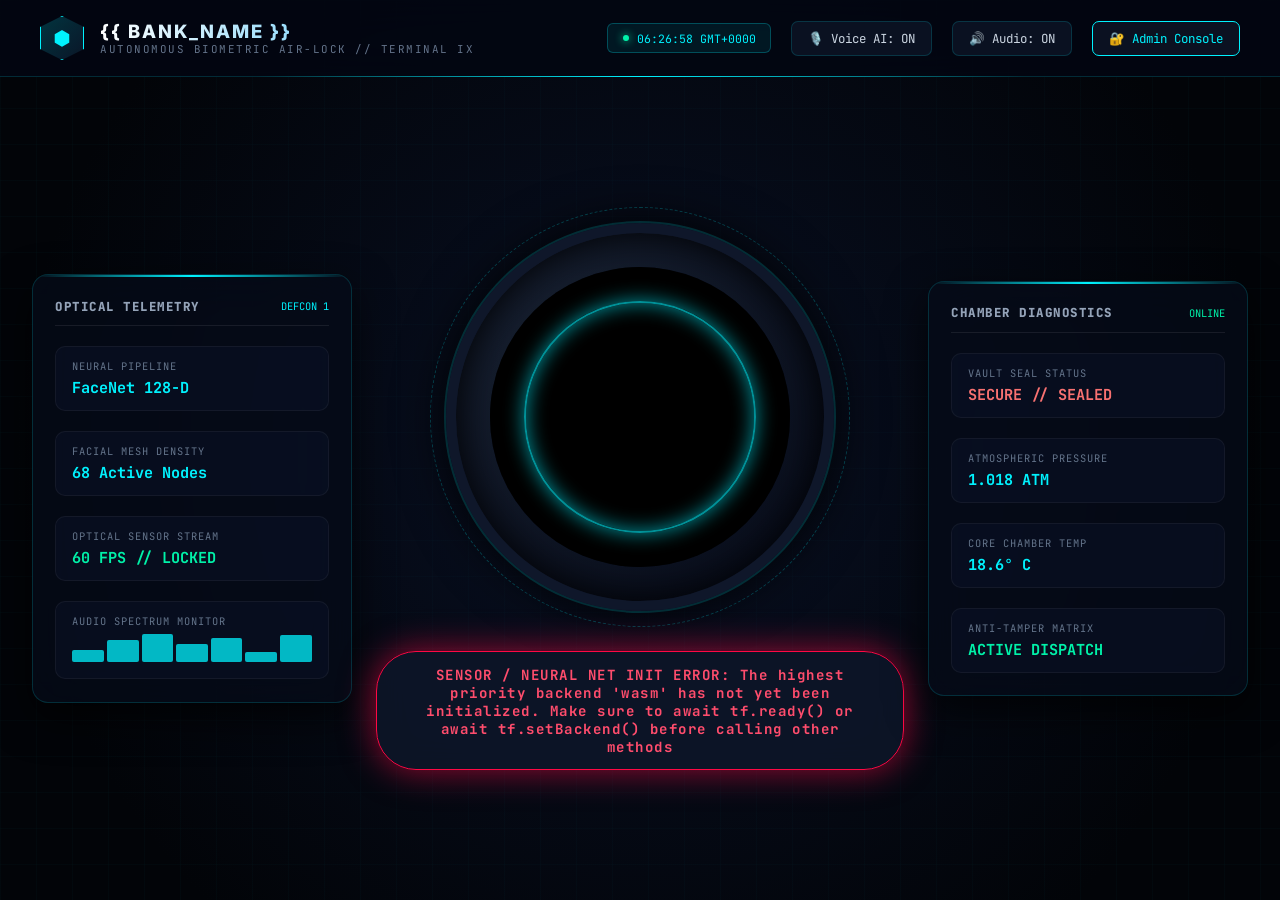
==== templates/index.html @ a1a00642 "feat: Initial release of Antra Biometric & Passcode Security System" ====
<!DOCTYPE html>
<html lang="en">
<head>
  <meta charset="UTF-8">
  <meta name="viewport" content="width=device-width, initial-scale=1.0">
  <title>Antra Security System - Biometric Air-Lock</title>
  <link rel="preconnect" href="https://fonts.googleapis.com">
  <link rel="preconnect" href="https://fonts.gstatic.com" crossorigin>
  <link href="https://fonts.googleapis.com/css2?family=Inter:wght@400;500;600;700;800&family=JetBrains+Mono:wght@500;700;800&display=swap" rel="stylesheet">
  <link rel="stylesheet" href="/static/css/style.css">
  <script src="/static/js/face-api.min.js"></script>
</head>
<body>

  <!-- Screen Perimeter Emergency Alert Flash -->
  <div id="perimeterStrobe" class="perimeter-strobe"></div>

  <!-- Intruder Alert Toast -->
  <div id="intruderBanner" class="intruder-alert-toast">
    <img id="intruderPreviewImg" class="intruder-thumb" src="" alt="Intruder Snapshot">
    <div style="flex: 1;">
      <div id="intruderBannerText" style="font-size: 0.92rem; line-height: 1.45;">
        <strong>CRITICAL SECURITY BREACH:</strong> Unregistered Person Intercepted!
      </div>
    </div>
  </div>

  <!-- Top Cinematic Header -->
  <header class="terminal-header">
    <div class="brand-block">
      <div class="brand-hexagon">⬢</div>
      <div>
        <div class="brand-title">{{ bank_name }}</div>
        <div class="brand-sub">AUTONOMOUS BIOMETRIC AIR-LOCK // TERMINAL IX</div>
      </div>
    </div>

    <div class="header-telemetry">
      <div class="status-pill">
        <span class="pulse-dot"></span>
        <span id="liveClock">00:00:00 UTC</span>
      </div>
      <button class="ctrl-btn" onclick="toggleVoiceAI()" id="voiceBtn">
        🎙️ Voice AI: ON
      </button>
      <button class="ctrl-btn" onclick="toggleAudioMute()" id="muteBtn">
        🔊 Audio: ON
      </button>
      <a href="/admin" class="ctrl-btn" style="border-color: var(--cyan-bright); color: var(--cyan-bright);">
        🔐 Admin Console
      </a>
    </div>
  </header>

  <!-- Central Stage -->
  <main class="vault-stage">

    <!-- Left Wing: Real-Time Cyber Telemetry -->
    <aside class="hud-wing">
      <div class="wing-header">
        <span class="wing-title">Optical Telemetry</span>
        <span style="font-size: 0.65rem; color: var(--cyan-bright); font-family: var(--font-mono);">DEFCON 1</span>
      </div>

      <div class="telemetry-cell">
        <div class="cell-caption">Neural Pipeline</div>
        <div class="cell-value">FaceNet 128-D</div>
      </div>

      <div class="telemetry-cell">
        <div class="cell-caption">Facial Mesh Density</div>
        <div class="cell-value" id="meshCount">68 Active Nodes</div>
      </div>

      <div class="telemetry-cell">
        <div class="cell-caption">Optical Sensor Stream</div>
        <div class="cell-value" style="color: var(--emerald-bright);">60 FPS // LOCKED</div>
      </div>

      <div class="telemetry-cell">
        <div class="cell-caption">Audio Spectrum Monitor</div>
        <div class="audio-spectrum">
          <div class="eq-bar" style="height: 40%;"></div>
          <div class="eq-bar" style="height: 75%;"></div>
          <div class="eq-bar" style="height: 95%;"></div>
          <div class="eq-bar" style="height: 60%;"></div>
          <div class="eq-bar" style="height: 80%;"></div>
          <div class="eq-bar" style="height: 35%;"></div>
          <div class="eq-bar" style="height: 90%;"></div>
        </div>
      </div>
    </aside>

    <!-- Center Column: Kinetic Biometric Iris & Aperture Chamber -->
    <section class="center-column">
      <div id="vaultDoor" class="iris-chamber">
        <!-- Rotating Gyro Degree Compass -->
        <div class="gyro-ring"></div>

        <!-- Heavy Titanium Armor Bezel -->
        <div class="armor-bezel">
          <!-- Central Iris Mask with Webcam -->
          <div class="iris-core">
            <video id="cameraFeed" autoplay playsinline muted></video>
            <canvas id="cameraOverlay"></canvas>
            <div class="laser-ring"></div>
          </div>
        </div>
      </div>

      <!-- Live Biometric Status Badge -->
      <div id="statusBar" class="scan-status-badge">
        <span id="statusText">SYSTEM ARMED: POSITION FACE IN IRIS SENSOR</span>
      </div>

      <!-- Holographic Cipher Panel (Step 2 Passkey) -->
      <div id="pinSection" class="cipher-panel">
        <div class="officer-ribbon">
          <div class="officer-avatar">👤</div>
          <div>
            <div id="pinUserName" style="font-weight: 700; font-size: 0.95rem; color: #fff;">OFFICER VERIFIED</div>
            <div id="pinUserRole" style="font-size: 0.72rem; color: var(--cyan-bright); font-family: var(--font-mono);">
              FACTOR 1 CLEARED // ENTER PASSKEY
            </div>
          </div>
        </div>

        <div class="passkey-input-wrapper">
          <input type="password" id="vaultPasswordInput" class="passkey-input" placeholder="Enter passkey (e.g. antra)" autocomplete="off">
          <button type="button" onclick="togglePasswordVisibility()" class="passkey-eye">👁️</button>
        </div>

        <button class="authorize-btn" onclick="submitPinVerification()">
          🔓 AUTHORIZE & DISENGAGE VAULT
        </button>

        <button onclick="cancelPinAuth()" style="margin-top: 0.9rem; background: transparent; border: none; color: #64748b; font-size: 0.75rem; cursor: pointer; text-decoration: underline;">
          Cancel Clearance
        </button>
      </div>
    </section>

    <!-- Right Wing: Environmental Chamber Diagnostics -->
    <aside class="hud-wing">
      <div class="wing-header">
        <span class="wing-title">Chamber Diagnostics</span>
        <span style="font-size: 0.65rem; color: var(--emerald-bright); font-family: var(--font-mono);">ONLINE</span>
      </div>

      <div class="telemetry-cell">
        <div class="cell-caption">Vault Seal Status</div>
        <div id="vaultStateText" class="cell-value" style="color: #f87171;">SECURE // SEALED</div>
      </div>

      <div class="telemetry-cell">
        <div class="cell-caption">Atmospheric Pressure</div>
        <div class="cell-value">1.018 ATM</div>
      </div>

      <div class="telemetry-cell">
        <div class="cell-caption">Core Chamber Temp</div>
        <div class="cell-value">18.6° C</div>
      </div>

      <div class="telemetry-cell">
        <div class="cell-caption">Anti-Tamper Matrix</div>
        <div class="cell-value" style="color: var(--emerald-bright);">ACTIVE DISPATCH</div>
      </div>
    </aside>

  </main>

  <script src="/static/js/audio.js"></script>
  <script src="/static/js/kiosk.js"></script>

  <script>
    function updateClock() {
      const now = new Date();
      const timeStr = now.toLocaleTimeString('en-GB') + ' ' + (now.toTimeString().split(' ')[1] || 'UTC');
      const el = document.getElementById('liveClock');
      if (el) el.textContent = timeStr;
    }
    setInterval(updateClock, 1000);
    updateClock();

    let voiceEnabled = true;
    function toggleVoiceAI() {
      voiceEnabled = !voiceEnabled;
      const btn = document.getElementById('voiceBtn');
      btn.textContent = voiceEnabled ? '🎙️ Voice AI: ON' : '🎙️ Voice AI: OFF';
      if (!voiceEnabled) window.speechSynthesis.cancel();
    }

    function toggleAudioMute() {
      window.vaultAudio.muted = !window.vaultAudio.muted;
      document.getElementById('muteBtn').textContent = window.vaultAudio.muted ? '🔇 Audio: OFF' : '🔊 Audio: ON';
    }
  </script>
</body>
</html>
---- static/css/style.css ----
/* ==========================================================================
   AEGIS // ZERO-TRUST BIOMETRIC VAULT INTERFACE
   Aesthetic: Cinematic Aerospace Defense & High-Value Vault Biometrics
   ========================================================================== */

:root {
  --void-black: #020408;
  --panel-bg: rgba(6, 11, 25, 0.75);
  --panel-border: rgba(0, 242, 254, 0.16);
  --panel-glow: rgba(0, 242, 254, 0.08);

  --cyan-bright: #00f2fe;
  --cyan-dim: #4facfe;
  --emerald-bright: #00f2a9;
  --emerald-glow: rgba(0, 242, 169, 0.45);
  --crimson-bright: #ff0844;
  --crimson-glow: rgba(255, 8, 68, 0.6);
  --gold-vault: #ffb300;

  --font-mono: 'JetBrains Mono', monospace;
  --font-sans: 'Inter', system-ui, -apple-system, sans-serif;
}

* {
  box-sizing: border-box;
  margin: 0;
  padding: 0;
}

body {
  background: var(--void-black);
  background-image: 
    radial-gradient(circle at 50% 50%, rgba(15, 28, 63, 0.5) 0%, transparent 80%),
    linear-gradient(rgba(0, 242, 254, 0.02) 1px, transparent 1px),
    linear-gradient(90deg, rgba(0, 242, 254, 0.02) 1px, transparent 1px);
  background-size: 100% 100%, 36px 36px, 36px 36px;
  color: #f1f5f9;
  font-family: var(--font-sans);
  min-height: 100vh;
  display: flex;
  flex-direction: column;
  overflow-x: hidden;
  user-select: none;
}

/* --- Top Cinematic Header Bar --- */
.terminal-header {
  display: flex;
  justify-content: space-between;
  align-items: center;
  padding: 1rem 2.5rem;
  background: rgba(3, 7, 18, 0.85);
  backdrop-filter: blur(20px);
  border-bottom: 1px solid var(--panel-border);
  position: relative;
  z-index: 50;
}

.terminal-header::after {
  content: '';
  position: absolute;
  bottom: -1px;
  left: 20%;
  right: 20%;
  height: 1px;
  background: linear-gradient(90deg, transparent, var(--cyan-bright), transparent);
}

.brand-block {
  display: flex;
  align-items: center;
  gap: 1rem;
}

.brand-hexagon {
  width: 44px;
  height: 44px;
  background: linear-gradient(135deg, rgba(0, 242, 254, 0.2), rgba(79, 172, 254, 0.1));
  border: 1px solid var(--cyan-bright);
  clip-path: polygon(50% 0%, 100% 25%, 100% 75%, 50% 100%, 0% 75%, 0% 25%);
  display: flex;
  align-items: center;
  justify-content: center;
  font-size: 20px;
  color: var(--cyan-bright);
  box-shadow: 0 0 20px rgba(0, 242, 254, 0.4);
}

.brand-title {
  font-size: 1.15rem;
  font-weight: 800;
  letter-spacing: 2px;
  text-transform: uppercase;
  background: linear-gradient(90deg, #fff, #38bdf8);
  -webkit-background-clip: text;
  -webkit-text-fill-color: transparent;
}

.brand-sub {
  font-size: 0.68rem;
  color: #64748b;
  font-family: var(--font-mono);
  letter-spacing: 1.5px;
}

.header-telemetry {
  display: flex;
  align-items: center;
  gap: 1.25rem;
}

.status-pill {
  font-family: var(--font-mono);
  font-size: 0.72rem;
  padding: 0.4rem 0.9rem;
  border-radius: 6px;
  background: rgba(0, 242, 254, 0.08);
  border: 1px solid rgba(0, 242, 254, 0.25);
  color: var(--cyan-bright);
  display: flex;
  align-items: center;
  gap: 8px;
}

.pulse-dot {
  width: 6px;
  height: 6px;
  border-radius: 50%;
  background: var(--emerald-bright);
  box-shadow: 0 0 8px var(--emerald-bright);
  animation: pulse-ring 2s infinite;
}

@keyframes pulse-ring {
  0%, 100% { opacity: 1; transform: scale(1); }
  50% { opacity: 0.3; transform: scale(0.7); }
}

.ctrl-btn {
  padding: 0.5rem 1rem;
  background: rgba(15, 23, 42, 0.7);
  border: 1px solid var(--panel-border);
  color: #cbd5e1;
  border-radius: 7px;
  font-size: 0.78rem;
  font-family: var(--font-mono);
  cursor: pointer;
  transition: all 0.2s ease;
  text-decoration: none;
  display: inline-flex;
  align-items: center;
  gap: 6px;
}

.ctrl-btn:hover {
  background: rgba(0, 242, 254, 0.15);
  border-color: var(--cyan-bright);
  color: #fff;
  box-shadow: 0 0 15px rgba(0, 242, 254, 0.3);
}

/* --- The Central Stage Layout --- */
.vault-stage {
  display: grid;
  grid-template-columns: 320px 1fr 320px;
  gap: 1.5rem;
  padding: 1.5rem 2rem;
  max-width: 1750px;
  margin: 0 auto;
  flex: 1;
  width: 100%;
  align-items: center;
}

@media (max-width: 1250px) {
  .vault-stage {
    grid-template-columns: 1fr;
    gap: 1.5rem;
  }
}

/* --- Floating Cybernetic Wings --- */
.hud-wing {
  background: var(--panel-bg);
  border: 1px solid var(--panel-border);
  border-radius: 16px;
  backdrop-filter: blur(24px);
  padding: 1.4rem;
  box-shadow: 0 15px 40px rgba(0,0,0,0.7);
  display: flex;
  flex-direction: column;
  gap: 1.25rem;
  position: relative;
  overflow: hidden;
}

.hud-wing::before {
  content: '';
  position: absolute;
  top: 0;
  left: 0;
  width: 100%;
  height: 2px;
  background: linear-gradient(90deg, transparent, var(--cyan-bright), transparent);
}

.wing-header {
  display: flex;
  justify-content: space-between;
  align-items: center;
  border-bottom: 1px solid rgba(255, 255, 255, 0.08);
  padding-bottom: 0.65rem;
}

.wing-title {
  font-size: 0.78rem;
  font-family: var(--font-mono);
  font-weight: 800;
  letter-spacing: 1.5px;
  color: #94a3b8;
  text-transform: uppercase;
}

.telemetry-cell {
  background: rgba(11, 18, 38, 0.6);
  border: 1px solid rgba(255, 255, 255, 0.05);
  border-radius: 10px;
  padding: 0.75rem 1rem;
}

.cell-caption {
  font-size: 0.65rem;
  text-transform: uppercase;
  color: #64748b;
  font-family: var(--font-mono);
  letter-spacing: 1px;
}

.cell-value {
  font-size: 0.95rem;
  font-weight: 700;
  font-family: var(--font-mono);
  color: var(--cyan-bright);
  margin-top: 4px;
}

/* Simulated Audio Equalizer Spectrum */
.audio-spectrum {
  display: flex;
  align-items: flex-end;
  gap: 3px;
  height: 38px;
  padding: 4px 0;
}

.eq-bar {
  flex: 1;
  background: var(--cyan-bright);
  border-radius: 2px;
  animation: eq-bounce 1.2s infinite ease-in-out;
  opacity: 0.75;
}

.eq-bar:nth-child(2) { animation-delay: 0.2s; }
.eq-bar:nth-child(3) { animation-delay: 0.4s; }
.eq-bar:nth-child(4) { animation-delay: 0.1s; }
.eq-bar:nth-child(5) { animation-delay: 0.5s; }
.eq-bar:nth-child(6) { animation-delay: 0.3s; }
.eq-bar:nth-child(7) { animation-delay: 0.6s; }

@keyframes eq-bounce {
  0%, 100% { height: 20%; }
  50% { height: 95%; }
}

/* --- CENTERPIECE: The Biometric Iris Aperture & Kinetic Vault --- */
.center-column {
  display: flex;
  flex-direction: column;
  align-items: center;
  justify-content: center;
  position: relative;
}

.iris-chamber {
  position: relative;
  width: 420px;
  height: 420px;
  display: flex;
  align-items: center;
  justify-content: center;
}

@media (max-width: 500px) {
  .iris-chamber {
    width: 320px;
    height: 320px;
  }
}

/* Outer Rotating Compass Gyro */
.gyro-ring {
  position: absolute;
  inset: 0;
  border-radius: 50%;
  border: 1px dashed rgba(0, 242, 254, 0.3);
  animation: rotate-gyro 35s linear infinite;
  pointer-events: none;
}

@keyframes rotate-gyro {
  from { transform: rotate(0deg); }
  to { transform: rotate(360deg); }
}

/* Heavy Kinetic Armor Ring */
.armor-bezel {
  position: absolute;
  inset: 16px;
  border-radius: 50%;
  background: radial-gradient(circle at 40% 40%, #1e293b, #090e1c 70%, #020617);
  border: 10px solid #0f172a;
  box-shadow: 
    0 0 50px rgba(0, 0, 0, 0.95),
    inset 0 0 35px rgba(0, 0, 0, 0.9),
    0 0 0 2px rgba(0, 242, 254, 0.3);
  display: flex;
  align-items: center;
  justify-content: center;
  overflow: hidden;
  transition: all 0.8s cubic-bezier(0.34, 1.56, 0.64, 1);
}

.unlocked .armor-bezel {
  border-color: var(--emerald-bright);
  box-shadow: 
    0 0 60px var(--emerald-glow),
    inset 0 0 30px rgba(0, 242, 169, 0.4);
}

.breach .armor-bezel {
  border-color: var(--crimson-bright);
  box-shadow: 
    0 0 70px var(--crimson-glow),
    inset 0 0 35px rgba(255, 8, 68, 0.5);
}

/* Video Feed Inside the Iris */
.iris-core {
  position: absolute;
  inset: 34px;
  border-radius: 50%;
  overflow: hidden;
  background: #000;
  display: flex;
  align-items: center;
  justify-content: center;
  box-shadow: inset 0 0 30px rgba(0, 0, 0, 0.9);
}

.iris-core video {
  width: 100%;
  height: 100%;
  object-fit: cover;
  transform: scaleX(-1);
}

.iris-core canvas {
  position: absolute;
  inset: 0;
  width: 100%;
  height: 100%;
  transform: scaleX(-1);
  pointer-events: none;
}

/* Laser Scanning Ring */
.laser-ring {
  position: absolute;
  inset: 34px;
  border-radius: 50%;
  border: 2px solid var(--cyan-bright);
  box-shadow: 0 0 20px var(--cyan-bright), inset 0 0 20px var(--cyan-bright);
  pointer-events: none;
  opacity: 0.6;
  animation: pulse-laser 2.2s ease-in-out infinite alternate;
}

@keyframes pulse-laser {
  from { transform: scale(0.96); opacity: 0.3; }
  to { transform: scale(1.02); opacity: 0.85; }
}

/* Mechanical Shutter Aperture Blades (retracts when unlocked) */
.shutter-blade {
  position: absolute;
  width: 100%;
  height: 100%;
  background: radial-gradient(circle, #1e293b, #0a0f1d);
  clip-path: polygon(50% 50%, 0 0, 100% 0);
  opacity: 0;
  pointer-events: none;
  transition: all 0.9s cubic-bezier(0.4, 0, 0.2, 1);
}

.unlocked .shutter-blade {
  opacity: 0;
  transform: scale(1.5) rotate(45deg);
}

/* --- Floating Status Badge Below Iris --- */
.scan-status-badge {
  margin-top: 1.5rem;
  padding: 0.85rem 2.2rem;
  border-radius: 40px;
  background: rgba(15, 23, 42, 0.85);
  border: 1px solid var(--panel-border);
  backdrop-filter: blur(16px);
  text-align: center;
  font-family: var(--font-mono);
  font-weight: 700;
  font-size: 0.88rem;
  letter-spacing: 1.5px;
  color: var(--cyan-bright);
  box-shadow: 0 10px 30px rgba(0, 0, 0, 0.6);
  transition: all 0.35s ease;
}

.scan-status-badge.verified {
  border-color: var(--emerald-bright);
  color: var(--emerald-bright);
  box-shadow: 0 0 25px var(--emerald-glow);
}

.scan-status-badge.intruder {
  border-color: var(--crimson-bright);
  color: #ff4d6d;
  box-shadow: 0 0 35px var(--crimson-glow);
  animation: shake 0.35s ease;
}

@keyframes shake {
  0%, 100% { transform: translateX(0); }
  25% { transform: translateX(-6px); }
  75% { transform: translateX(6px); }
}

/* --- Holographic Cipher Card (Passkey Step 2) --- */
.cipher-panel {
  margin-top: 1.5rem;
  background: rgba(11, 19, 43, 0.85);
  border: 1px solid var(--cyan-bright);
  border-radius: 18px;
  padding: 1.5rem 2rem;
  backdrop-filter: blur(28px);
  box-shadow: 0 20px 50px rgba(0, 0, 0, 0.8), 0 0 25px rgba(0, 242, 254, 0.2);
  display: none;
  flex-direction: column;
  align-items: center;
  width: 100%;
  max-width: 440px;
  animation: popIn 0.35s cubic-bezier(0.34, 1.56, 0.64, 1);
}

.cipher-panel.active {
  display: flex;
}

@keyframes popIn {
  from { opacity: 0; transform: scale(0.92) translateY(15px); }
  to { opacity: 1; transform: scale(1) translateY(0); }
}

.officer-ribbon {
  display: flex;
  align-items: center;
  gap: 1rem;
  width: 100%;
  padding: 0.75rem 1rem;
  background: rgba(0, 242, 254, 0.05);
  border-radius: 10px;
  border-left: 3px solid var(--emerald-bright);
  margin-bottom: 1.2rem;
}

.officer-avatar {
  width: 42px;
  height: 42px;
  border-radius: 50%;
  background: #020617;
  border: 2px solid var(--emerald-bright);
  display: flex;
  align-items: center;
  justify-content: center;
  font-size: 20px;
}

.passkey-input-wrapper {
  position: relative;
  width: 100%;
  margin-bottom: 1rem;
}

.passkey-input {
  width: 100%;
  padding: 0.95rem 1.4rem;
  padding-right: 48px;
  background: #030712;
  border: 1.5px solid var(--panel-border);
  border-radius: 10px;
  color: #fff;
  font-family: var(--font-mono);
  font-size: 1.15rem;
  letter-spacing: 3px;
  text-align: center;
  outline: none;
  transition: all 0.2s ease;
}

.passkey-input:focus {
  border-color: var(--cyan-bright);
  box-shadow: 0 0 20px rgba(0, 242, 254, 0.35);
}

.passkey-eye {
  position: absolute;
  right: 14px;
  top: 50%;
  transform: translateY(-50%);
  background: transparent;
  border: none;
  color: #64748b;
  cursor: pointer;
  font-size: 1.1rem;
}

.passkey-eye:hover {
  color: var(--cyan-bright);
}

.authorize-btn {
  width: 100%;
  padding: 1rem;
  border-radius: 10px;
  background: linear-gradient(135deg, #0284c7, #0369a1);
  border: 1px solid var(--cyan-bright);
  color: #fff;
  font-family: var(--font-mono);
  font-weight: 800;
  font-size: 0.88rem;
  letter-spacing: 2px;
  text-transform: uppercase;
  cursor: pointer;
  transition: all 0.25s ease;
  box-shadow: 0 5px 20px rgba(2, 132, 199, 0.4);
}

.authorize-btn:hover {
  filter: brightness(1.2);
  box-shadow: 0 0 25px rgba(0, 242, 254, 0.5);
  transform: translateY(-2px);
}

/* --- Intruder Breach Perimeter Warning --- */
.perimeter-strobe {
  position: fixed;
  inset: 0;
  border: 12px solid var(--crimson-bright);
  box-shadow: inset 0 0 100px var(--crimson-glow);
  pointer-events: none;
  z-index: 9999;
  display: none;
  animation: strobe-flash 1s infinite alternate;
}

@keyframes strobe-flash {
  from { opacity: 0.2; }
  to { opacity: 1; }
}

.perimeter-strobe.active {
  display: block;
}

.intruder-alert-toast {
  position: fixed;
  top: 75px;
  left: 50%;
  transform: translateX(-50%);
  background: linear-gradient(135deg, #991b1b, #7f1d1d);
  border: 2px solid var(--crimson-bright);
  border-radius: 14px;
  padding: 1.1rem 2rem;
  box-shadow: var(--crimson-glow);
  z-index: 10000;
  display: none;
  align-items: center;
  gap: 1.4rem;
  max-width: 680px;
  width: 90%;
  animation: slideDown 0.4s ease;
}

@keyframes slideDown {
  from { top: -100px; opacity: 0; }
  to { top: 75px; opacity: 1; }
}

.intruder-alert-toast.active {
  display: flex;
}

.intruder-thumb {
  width: 68px;
  height: 68px;
  border-radius: 10px;
  object-fit: cover;
  border: 2px solid #fecaca;
}

/* --- Admin Panel Styling (for /admin) --- */
.admin-grid {
  display: grid;
  grid-template-columns: 1fr 1fr;
  gap: 1.6rem;
  padding: 1.8rem 2.5rem;
  max-width: 1650px;
  margin: 0 auto;
  width: 100%;
}

@media (max-width: 1100px) {
  .admin-grid {
    grid-template-columns: 1fr;
  }
}

.vault-panel {
  background: var(--panel-bg);
  border: 1px solid var(--panel-border);
  border-radius: 16px;
  padding: 1.6rem;
  backdrop-filter: blur(20px);
}

.form-group {
  margin-bottom: 1.1rem;
}

.form-label {
  display: block;
  font-size: 0.76rem;
  font-weight: 700;
  text-transform: uppercase;
  letter-spacing: 1px;
  color: #94a3b8;
  margin-bottom: 0.45rem;
}

.form-control {
  width: 100%;
  padding: 0.8rem 1.1rem;
  background: #030712;
  border: 1px solid var(--panel-border);
  border-radius: 9px;
  color: #fff;
  font-size: 0.92rem;
  outline: none;
}

.form-control:focus {
  border-color: var(--cyan-bright);
  box-shadow: 0 0 15px rgba(0, 242, 254, 0.3);
}

.submit-btn {
  width: 100%;
  padding: 0.9rem;
  border-radius: 9px;
  background: linear-gradient(135deg, #0284c7, #0369a1);
  border: 1px solid var(--cyan-bright);
  color: #fff;
  font-weight: 700;
  letter-spacing: 1.2px;
  text-transform: uppercase;
  cursor: pointer;
}

.intruder-gallery {
  display: grid;
  grid-template-columns: repeat(auto-fill, minmax(180px, 1fr));
  gap: 1.1rem;
  max-height: 520px;
  overflow-y: auto;
}

.intruder-card {
  background: #0a0f1d;
  border: 1px solid rgba(255, 8, 68, 0.3);
  border-radius: 10px;
  overflow: hidden;
  cursor: pointer;
}

.intruder-card img {
  width: 100%;
  height: 140px;
  object-fit: cover;
}

.intruder-card-body {
  padding: 0.65rem 0.85rem;
}

.log-table {
  width: 100%;
  border-collapse: collapse;
  font-size: 0.82rem;
}

.log-table th {
  background: #0b1120;
  padding: 0.8rem;
  text-align: left;
  color: #64748b;
  font-family: var(--font-mono);
  border-bottom: 1px solid var(--panel-border);
}

.log-table td {
  padding: 0.75rem 0.8rem;
  border-bottom: 1px solid rgba(255, 255, 255, 0.04);
}
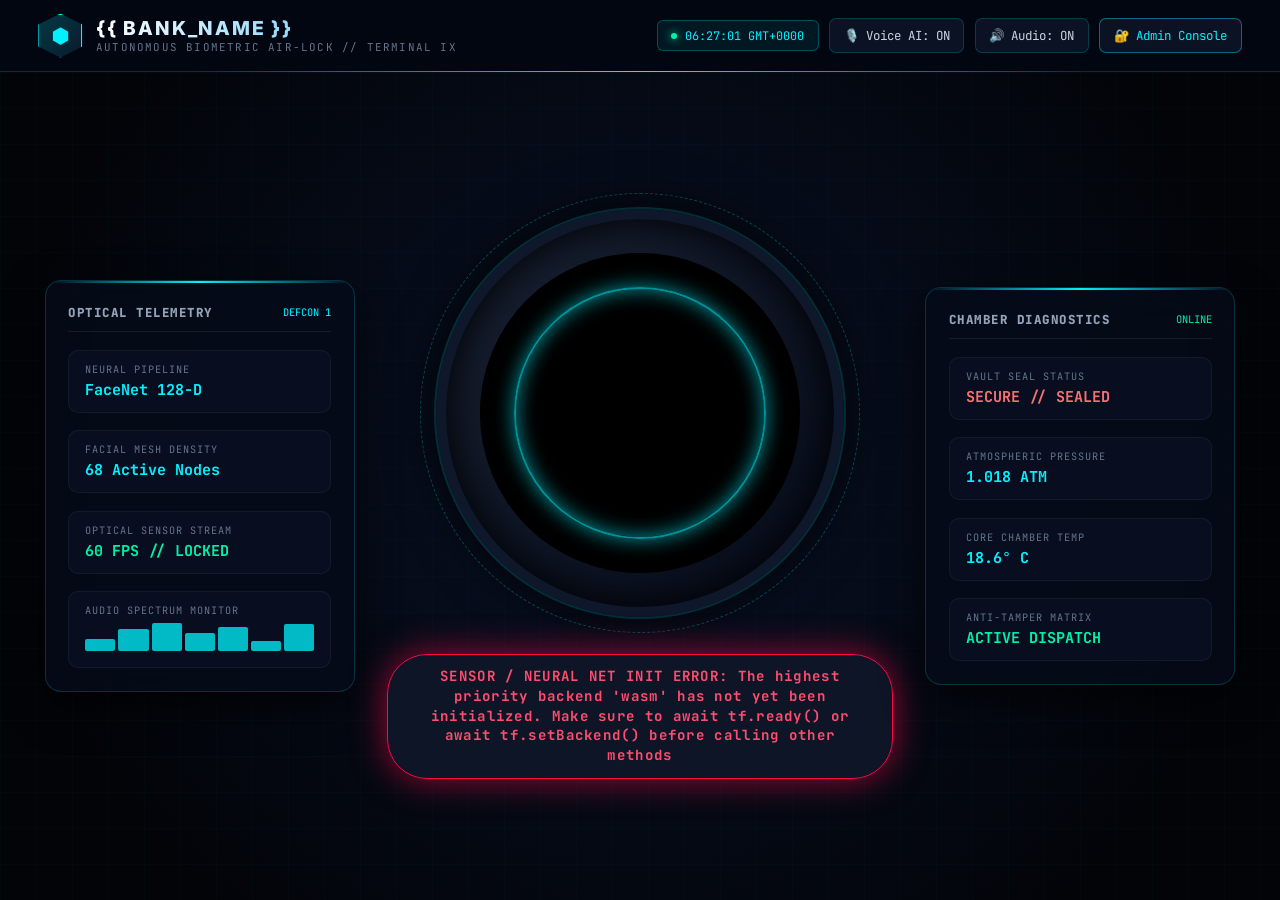
==== commit bd3e3967: "feat: universal responsive layout for mobile, tablet, and 4K desktop displays" ====
--- a/templates/index.html
+++ b/templates/index.html
@@ -40,14 +40,14 @@
         <span class="pulse-dot"></span>
         <span id="liveClock">00:00:00 UTC</span>
       </div>
-      <button class="ctrl-btn" onclick="toggleVoiceAI()" id="voiceBtn">
-        🎙️ Voice AI: ON
+      <button class="ctrl-btn" onclick="toggleVoiceAI()" id="voiceBtn" title="Toggle Voice AI Assistant">
+        <span class="btn-icon">🎙️</span><span class="btn-label">Voice AI: ON</span>
       </button>
-      <button class="ctrl-btn" onclick="toggleAudioMute()" id="muteBtn">
-        🔊 Audio: ON
+      <button class="ctrl-btn" onclick="toggleAudioMute()" id="muteBtn" title="Toggle Cyber Audio FX">
+        <span class="btn-icon">🔊</span><span class="btn-label">Audio: ON</span>
       </button>
-      <a href="/admin" class="ctrl-btn" style="border-color: var(--cyan-bright); color: var(--cyan-bright);">
-        🔐 Admin Console
+      <a href="/admin" class="ctrl-btn admin-link" title="Open Admin Security Console">
+        <span class="btn-icon">🔐</span><span class="btn-label">Admin Console</span>
       </a>
     </div>
   </header>
@@ -56,7 +56,7 @@
   <main class="vault-stage">
 
     <!-- Left Wing: Real-Time Cyber Telemetry -->
-    <aside class="hud-wing">
+    <aside class="hud-wing telemetry-wing">
       <div class="wing-header">
         <span class="wing-title">Optical Telemetry</span>
         <span style="font-size: 0.65rem; color: var(--cyan-bright); font-family: var(--font-mono);">DEFCON 1</span>
@@ -141,7 +141,7 @@
     </section>
 
     <!-- Right Wing: Environmental Chamber Diagnostics -->
-    <aside class="hud-wing">
+    <aside class="hud-wing diagnostics-wing">
       <div class="wing-header">
         <span class="wing-title">Chamber Diagnostics</span>
         <span style="font-size: 0.65rem; color: var(--emerald-bright); font-family: var(--font-mono);">ONLINE</span>
@@ -187,13 +187,26 @@
     function toggleVoiceAI() {
       voiceEnabled = !voiceEnabled;
       const btn = document.getElementById('voiceBtn');
-      btn.textContent = voiceEnabled ? '🎙️ Voice AI: ON' : '🎙️ Voice AI: OFF';
+      const label = btn.querySelector('.btn-label');
+      if (label) {
+        label.textContent = voiceEnabled ? 'Voice AI: ON' : 'Voice AI: OFF';
+      } else {
+        btn.textContent = voiceEnabled ? '🎙️ Voice AI: ON' : '🎙️ Voice AI: OFF';
+      }
       if (!voiceEnabled) window.speechSynthesis.cancel();
     }
 
     function toggleAudioMute() {
       window.vaultAudio.muted = !window.vaultAudio.muted;
-      document.getElementById('muteBtn').textContent = window.vaultAudio.muted ? '🔇 Audio: OFF' : '🔊 Audio: ON';
+      const btn = document.getElementById('muteBtn');
+      const icon = btn.querySelector('.btn-icon');
+      const label = btn.querySelector('.btn-label');
+      if (icon && label) {
+        icon.textContent = window.vaultAudio.muted ? '🔇' : '🔊';
+        label.textContent = window.vaultAudio.muted ? 'Audio: OFF' : 'Audio: ON';
+      } else {
+        btn.textContent = window.vaultAudio.muted ? '🔇 Audio: OFF' : '🔊 Audio: ON';
+      }
     }
   </script>
 </body>
--- a/static/css/style.css
+++ b/static/css/style.css
@@ -1,67 +1,94 @@
 /* ==========================================================================
-   AEGIS // ZERO-TRUST BIOMETRIC VAULT INTERFACE
+   ANTRA SECURITY SYSTEM // ZERO-TRUST BIOMETRIC AIR-LOCK INTERFACE
    Aesthetic: Cinematic Aerospace Defense & High-Value Vault Biometrics
+   Universal Multi-Display Architecture: Mobile, Tablet, Laptop, Desktop, 4K
    ========================================================================== */
 
 :root {
+  /* Surface & Base Colors */
   --void-black: #020408;
-  --panel-bg: rgba(6, 11, 25, 0.75);
-  --panel-border: rgba(0, 242, 254, 0.16);
+  --panel-bg: rgba(6, 11, 25, 0.82);
+  --panel-border: rgba(0, 242, 254, 0.18);
   --panel-glow: rgba(0, 242, 254, 0.08);
-
+  --border-glass: rgba(255, 255, 255, 0.08);
+
+  /* Cyber Accents */
   --cyan-bright: #00f2fe;
   --cyan-dim: #4facfe;
+  --accent-cyan: #00f2fe;
   --emerald-bright: #00f2a9;
+  --accent-emerald: #10b981;
   --emerald-glow: rgba(0, 242, 169, 0.45);
   --crimson-bright: #ff0844;
+  --accent-crimson: #ef4444;
   --crimson-glow: rgba(255, 8, 68, 0.6);
+  --glow-crimson: 0 0 35px rgba(239, 68, 68, 0.5);
   --gold-vault: #ffb300;
 
+  /* Typography Colors */
+  --text-primary: #f8fafc;
+  --text-secondary: #94a3b8;
+  --text-muted: #64748b;
+
+  /* Fonts */
   --font-mono: 'JetBrains Mono', monospace;
   --font-sans: 'Inter', system-ui, -apple-system, sans-serif;
 }
 
-* {
+*, *::before, *::after {
   box-sizing: border-box;
   margin: 0;
   padding: 0;
 }
 
+html, body {
+  width: 100%;
+  min-height: 100%;
+  overflow-x: hidden;
+}
+
 body {
   background: var(--void-black);
   background-image: 
-    radial-gradient(circle at 50% 50%, rgba(15, 28, 63, 0.5) 0%, transparent 80%),
+    radial-gradient(circle at 50% 50%, rgba(15, 28, 63, 0.55) 0%, transparent 80%),
     linear-gradient(rgba(0, 242, 254, 0.02) 1px, transparent 1px),
     linear-gradient(90deg, rgba(0, 242, 254, 0.02) 1px, transparent 1px);
   background-size: 100% 100%, 36px 36px, 36px 36px;
-  color: #f1f5f9;
+  color: var(--text-primary);
   font-family: var(--font-sans);
   min-height: 100vh;
   display: flex;
   flex-direction: column;
-  overflow-x: hidden;
   user-select: none;
-}
-
-/* --- Top Cinematic Header Bar --- */
+  -webkit-font-smoothing: antialiased;
+}
+
+/* ==========================================================================
+   TOP CINEMATIC HEADER BAR
+   ========================================================================== */
+
 .terminal-header {
   display: flex;
   justify-content: space-between;
   align-items: center;
-  padding: 1rem 2.5rem;
-  background: rgba(3, 7, 18, 0.85);
+  flex-wrap: wrap;
+  gap: 0.85rem;
+  padding: 0.85rem clamp(1rem, 3vw, 2.5rem);
+  background: rgba(3, 7, 18, 0.9);
   backdrop-filter: blur(20px);
+  -webkit-backdrop-filter: blur(20px);
   border-bottom: 1px solid var(--panel-border);
   position: relative;
   z-index: 50;
+  width: 100%;
 }
 
 .terminal-header::after {
   content: '';
   position: absolute;
   bottom: -1px;
-  left: 20%;
-  right: 20%;
+  left: 15%;
+  right: 15%;
   height: 1px;
   background: linear-gradient(90deg, transparent, var(--cyan-bright), transparent);
 }
@@ -69,50 +96,54 @@
 .brand-block {
   display: flex;
   align-items: center;
-  gap: 1rem;
+  gap: 0.85rem;
 }
 
 .brand-hexagon {
-  width: 44px;
-  height: 44px;
-  background: linear-gradient(135deg, rgba(0, 242, 254, 0.2), rgba(79, 172, 254, 0.1));
+  width: clamp(38px, 4.5vw, 44px);
+  height: clamp(38px, 4.5vw, 44px);
+  background: linear-gradient(135deg, rgba(0, 242, 254, 0.22), rgba(79, 172, 254, 0.12));
   border: 1px solid var(--cyan-bright);
   clip-path: polygon(50% 0%, 100% 25%, 100% 75%, 50% 100%, 0% 75%, 0% 25%);
   display: flex;
   align-items: center;
   justify-content: center;
-  font-size: 20px;
+  font-size: clamp(17px, 2.2vw, 21px);
   color: var(--cyan-bright);
   box-shadow: 0 0 20px rgba(0, 242, 254, 0.4);
+  flex-shrink: 0;
 }
 
 .brand-title {
-  font-size: 1.15rem;
+  font-size: clamp(0.95rem, 2vw, 1.2rem);
   font-weight: 800;
-  letter-spacing: 2px;
+  letter-spacing: 1.8px;
   text-transform: uppercase;
-  background: linear-gradient(90deg, #fff, #38bdf8);
+  background: linear-gradient(90deg, #ffffff, #38bdf8);
   -webkit-background-clip: text;
   -webkit-text-fill-color: transparent;
+  line-height: 1.2;
 }
 
 .brand-sub {
-  font-size: 0.68rem;
+  font-size: clamp(0.58rem, 1.2vw, 0.68rem);
   color: #64748b;
   font-family: var(--font-mono);
-  letter-spacing: 1.5px;
+  letter-spacing: 1.2px;
+  line-height: 1.3;
 }
 
 .header-telemetry {
   display: flex;
   align-items: center;
-  gap: 1.25rem;
+  flex-wrap: wrap;
+  gap: 0.65rem;
 }
 
 .status-pill {
   font-family: var(--font-mono);
-  font-size: 0.72rem;
-  padding: 0.4rem 0.9rem;
+  font-size: clamp(0.68rem, 1.3vw, 0.74rem);
+  padding: 0.42rem 0.85rem;
   border-radius: 6px;
   background: rgba(0, 242, 254, 0.08);
   border: 1px solid rgba(0, 242, 254, 0.25);
@@ -120,6 +151,7 @@
   display: flex;
   align-items: center;
   gap: 8px;
+  white-space: nowrap;
 }
 
 .pulse-dot {
@@ -129,20 +161,21 @@
   background: var(--emerald-bright);
   box-shadow: 0 0 8px var(--emerald-bright);
   animation: pulse-ring 2s infinite;
+  flex-shrink: 0;
 }
 
 @keyframes pulse-ring {
   0%, 100% { opacity: 1; transform: scale(1); }
-  50% { opacity: 0.3; transform: scale(0.7); }
+  50% { opacity: 0.35; transform: scale(0.7); }
 }
 
 .ctrl-btn {
-  padding: 0.5rem 1rem;
-  background: rgba(15, 23, 42, 0.7);
+  padding: 0.48rem 0.85rem;
+  background: rgba(15, 23, 42, 0.75);
   border: 1px solid var(--panel-border);
   color: #cbd5e1;
   border-radius: 7px;
-  font-size: 0.78rem;
+  font-size: clamp(0.72rem, 1.2vw, 0.78rem);
   font-family: var(--font-mono);
   cursor: pointer;
   transition: all 0.2s ease;
@@ -150,21 +183,31 @@
   display: inline-flex;
   align-items: center;
   gap: 6px;
+  white-space: nowrap;
 }
 
 .ctrl-btn:hover {
-  background: rgba(0, 242, 254, 0.15);
+  background: rgba(0, 242, 254, 0.16);
   border-color: var(--cyan-bright);
   color: #fff;
   box-shadow: 0 0 15px rgba(0, 242, 254, 0.3);
 }
 
-/* --- The Central Stage Layout --- */
+.ctrl-btn.admin-link {
+  border-color: rgba(0, 242, 254, 0.4);
+  color: var(--cyan-bright);
+}
+
+/* ==========================================================================
+   THE CENTRAL STAGE & RESPONSIVE GRID ARCHITECTURE
+   ========================================================================== */
+
 .vault-stage {
   display: grid;
-  grid-template-columns: 320px 1fr 320px;
-  gap: 1.5rem;
-  padding: 1.5rem 2rem;
+  grid-template-areas: "telemetry center diagnostics";
+  grid-template-columns: 310px minmax(380px, 1fr) 310px;
+  gap: 2rem;
+  padding: 2rem clamp(1rem, 3.5vw, 3rem);
   max-width: 1750px;
   margin: 0 auto;
   flex: 1;
@@ -172,26 +215,123 @@
   align-items: center;
 }
 
-@media (max-width: 1250px) {
+.telemetry-wing {
+  grid-area: telemetry;
+}
+
+.center-column {
+  grid-area: center;
+  display: flex;
+  flex-direction: column;
+  align-items: center;
+  justify-content: center;
+  position: relative;
+  width: 100%;
+}
+
+.diagnostics-wing {
+  grid-area: diagnostics;
+}
+
+/* Ultra-Wide & 4K Displays (>= 1920px) */
+@media (min-width: 1920px) {
   .vault-stage {
-    grid-template-columns: 1fr;
-    gap: 1.5rem;
+    max-width: 1920px;
+    gap: 3rem;
+    padding: 3rem 4rem;
+    grid-template-columns: 360px minmax(500px, 1fr) 360px;
   }
 }
 
-/* --- Floating Cybernetic Wings --- */
+/* Tablets & Laptops (769px - 1200px):
+   Center Chamber stacks on TOP, wings side-by-side underneath */
+@media (max-width: 1200px) {
+  .vault-stage {
+    grid-template-areas: 
+      "center center"
+      "telemetry diagnostics";
+    grid-template-columns: 1fr 1fr;
+    gap: 1.75rem;
+    padding: 1.5rem clamp(1rem, 3vw, 2rem);
+    align-items: start;
+  }
+}
+
+/* Mobile Devices (<= 768px):
+   Single column stack, Center Chamber always at the very top */
+@media (max-width: 768px) {
+  .terminal-header {
+    padding: 0.75rem 1rem;
+    gap: 0.6rem;
+  }
+
+  .header-telemetry {
+    width: 100%;
+    justify-content: space-between;
+    gap: 0.4rem;
+  }
+
+  .status-pill {
+    flex: 1;
+    justify-content: center;
+    order: -1;
+    width: 100%;
+  }
+
+  .ctrl-btn {
+    flex: 1;
+    justify-content: center;
+    padding: 0.45rem 0.6rem;
+    font-size: 0.72rem;
+  }
+
+  .vault-stage {
+    grid-template-areas: 
+      "center"
+      "telemetry"
+      "diagnostics";
+    grid-template-columns: 100%;
+    gap: 1.4rem;
+    padding: 1rem 0.85rem;
+    align-items: center;
+  }
+}
+
+/* Compact Mobile (<= 420px):
+   Extreme compact tuning for iPhone SE / 320px-375px screens */
+@media (max-width: 420px) {
+  .terminal-header {
+    padding: 0.65rem 0.75rem;
+  }
+
+  .brand-sub {
+    display: none; /* Hide subtitle to preserve vertical height */
+  }
+
+  .ctrl-btn .btn-label {
+    display: inline;
+    font-size: 0.68rem;
+  }
+}
+
+/* ==========================================================================
+   HUD TELEMETRY WINGS
+   ========================================================================== */
+
 .hud-wing {
   background: var(--panel-bg);
   border: 1px solid var(--panel-border);
   border-radius: 16px;
   backdrop-filter: blur(24px);
-  padding: 1.4rem;
-  box-shadow: 0 15px 40px rgba(0,0,0,0.7);
+  -webkit-backdrop-filter: blur(24px);
+  padding: clamp(1rem, 2.5vw, 1.4rem);
+  box-shadow: 0 15px 40px rgba(0, 0, 0, 0.7);
   display: flex;
   flex-direction: column;
-  gap: 1.25rem;
+  gap: 1.1rem;
   position: relative;
   overflow: hidden;
+  width: 100%;
 }
 
 .hud-wing::before {
@@ -222,14 +362,14 @@
 }
 
 .telemetry-cell {
-  background: rgba(11, 18, 38, 0.6);
+  background: rgba(11, 18, 38, 0.65);
   border: 1px solid rgba(255, 255, 255, 0.05);
   border-radius: 10px;
   padding: 0.75rem 1rem;
 }
 
 .cell-caption {
-  font-size: 0.65rem;
+  font-size: 0.64rem;
   text-transform: uppercase;
   color: #64748b;
   font-family: var(--font-mono);
@@ -237,14 +377,14 @@
 }
 
 .cell-value {
-  font-size: 0.95rem;
+  font-size: 0.94rem;
   font-weight: 700;
   font-family: var(--font-mono);
   color: var(--cyan-bright);
   margin-top: 4px;
 }
 
-/* Simulated Audio Equalizer Spectrum */
+/* Equalizer Spectrum Simulation */
 .audio-spectrum {
   display: flex;
   align-items: flex-end;
@@ -273,29 +413,19 @@
   50% { height: 95%; }
 }
 
-/* --- CENTERPIECE: The Biometric Iris Aperture & Kinetic Vault --- */
-.center-column {
-  display: flex;
-  flex-direction: column;
-  align-items: center;
-  justify-content: center;
-  position: relative;
-}
+/* ==========================================================================
+   CENTERPIECE: KINETIC BIOMETRIC IRIS & APERTURE CHAMBER
+   ========================================================================== */
 
 .iris-chamber {
   position: relative;
-  width: 420px;
-  height: 420px;
+  width: min(440px, 86vw);
+  height: min(440px, 86vw);
+  aspect-ratio: 1 / 1;
   display: flex;
   align-items: center;
   justify-content: center;
-}
-
-@media (max-width: 500px) {
-  .iris-chamber {
-    width: 320px;
-    height: 320px;
-  }
+  margin: 0 auto;
 }
 
 /* Outer Rotating Compass Gyro */
@@ -303,7 +433,7 @@
   position: absolute;
   inset: 0;
   border-radius: 50%;
-  border: 1px dashed rgba(0, 242, 254, 0.3);
+  border: 1px dashed rgba(0, 242, 254, 0.35);
   animation: rotate-gyro 35s linear infinite;
   pointer-events: none;
 }
@@ -316,10 +446,10 @@
 /* Heavy Kinetic Armor Ring */
 .armor-bezel {
   position: absolute;
-  inset: 16px;
+  inset: clamp(10px, 3.5vw, 16px);
   border-radius: 50%;
   background: radial-gradient(circle at 40% 40%, #1e293b, #090e1c 70%, #020617);
-  border: 10px solid #0f172a;
+  border: clamp(6px, 2vw, 10px) solid #0f172a;
   box-shadow: 
     0 0 50px rgba(0, 0, 0, 0.95),
     inset 0 0 35px rgba(0, 0, 0, 0.9),
@@ -345,10 +475,10 @@
     inset 0 0 35px rgba(255, 8, 68, 0.5);
 }
 
-/* Video Feed Inside the Iris */
+/* Video Feed Inside the Iris Core */
 .iris-core {
   position: absolute;
-  inset: 34px;
+  inset: clamp(20px, 7vw, 34px);
   border-radius: 50%;
   overflow: hidden;
   background: #000;
@@ -377,7 +507,7 @@
 /* Laser Scanning Ring */
 .laser-ring {
   position: absolute;
-  inset: 34px;
+  inset: clamp(20px, 7vw, 34px);
   border-radius: 50%;
   border: 2px solid var(--cyan-bright);
   box-shadow: 0 0 20px var(--cyan-bright), inset 0 0 20px var(--cyan-bright);
@@ -391,7 +521,7 @@
   to { transform: scale(1.02); opacity: 0.85; }
 }
 
-/* Mechanical Shutter Aperture Blades (retracts when unlocked) */
+/* Mechanical Shutter Aperture Blades */
 .shutter-blade {
   position: absolute;
   width: 100%;
@@ -408,22 +538,29 @@
   transform: scale(1.5) rotate(45deg);
 }
 
-/* --- Floating Status Badge Below Iris --- */
+/* ==========================================================================
+   FLOATING SCAN STATUS BADGE
+   ========================================================================== */
+
 .scan-status-badge {
-  margin-top: 1.5rem;
-  padding: 0.85rem 2.2rem;
+  margin-top: 1.3rem;
+  padding: 0.75rem clamp(1rem, 3.5vw, 2.2rem);
   border-radius: 40px;
-  background: rgba(15, 23, 42, 0.85);
+  background: rgba(15, 23, 42, 0.88);
   border: 1px solid var(--panel-border);
   backdrop-filter: blur(16px);
+  -webkit-backdrop-filter: blur(16px);
   text-align: center;
   font-family: var(--font-mono);
   font-weight: 700;
-  font-size: 0.88rem;
-  letter-spacing: 1.5px;
+  font-size: clamp(0.72rem, 1.8vw, 0.88rem);
+  letter-spacing: 1.3px;
   color: var(--cyan-bright);
   box-shadow: 0 10px 30px rgba(0, 0, 0, 0.6);
+  width: auto;
+  max-width: min(520px, 94vw);
   transition: all 0.35s ease;
+  line-height: 1.4;
 }
 
 .scan-status-badge.verified {
@@ -445,20 +582,24 @@
   75% { transform: translateX(6px); }
 }
 
-/* --- Holographic Cipher Card (Passkey Step 2) --- */
+/* ==========================================================================
+   HOLOGRAPHIC CIPHER CARD (STEP 2 PASSKEY MODAL)
+   ========================================================================== */
+
 .cipher-panel {
-  margin-top: 1.5rem;
-  background: rgba(11, 19, 43, 0.85);
+  margin-top: 1.3rem;
+  background: rgba(11, 19, 43, 0.92);
   border: 1px solid var(--cyan-bright);
   border-radius: 18px;
-  padding: 1.5rem 2rem;
+  padding: clamp(1.2rem, 3vw, 1.75rem);
   backdrop-filter: blur(28px);
-  box-shadow: 0 20px 50px rgba(0, 0, 0, 0.8), 0 0 25px rgba(0, 242, 254, 0.2);
+  -webkit-backdrop-filter: blur(28px);
+  box-shadow: 0 20px 50px rgba(0, 0, 0, 0.85), 0 0 25px rgba(0, 242, 254, 0.2);
   display: none;
   flex-direction: column;
   align-items: center;
   width: 100%;
-  max-width: 440px;
+  max-width: min(450px, 94vw);
   animation: popIn 0.35s cubic-bezier(0.34, 1.56, 0.64, 1);
 }
 
@@ -474,13 +615,13 @@
 .officer-ribbon {
   display: flex;
   align-items: center;
-  gap: 1rem;
+  gap: 0.9rem;
   width: 100%;
   padding: 0.75rem 1rem;
-  background: rgba(0, 242, 254, 0.05);
+  background: rgba(0, 242, 254, 0.06);
   border-radius: 10px;
   border-left: 3px solid var(--emerald-bright);
-  margin-bottom: 1.2rem;
+  margin-bottom: 1.1rem;
 }
 
 .officer-avatar {
@@ -493,6 +634,7 @@
   align-items: center;
   justify-content: center;
   font-size: 20px;
+  flex-shrink: 0;
 }
 
 .passkey-input-wrapper {
@@ -503,18 +645,19 @@
 
 .passkey-input {
   width: 100%;
-  padding: 0.95rem 1.4rem;
+  padding: 0.95rem 1.25rem;
   padding-right: 48px;
   background: #030712;
   border: 1.5px solid var(--panel-border);
   border-radius: 10px;
   color: #fff;
   font-family: var(--font-mono);
-  font-size: 1.15rem;
+  font-size: clamp(1rem, 2.5vw, 1.15rem);
   letter-spacing: 3px;
   text-align: center;
   outline: none;
   transition: all 0.2s ease;
+  min-height: 48px;
 }
 
 .passkey-input:focus {
@@ -532,6 +675,7 @@
   color: #64748b;
   cursor: pointer;
   font-size: 1.1rem;
+  padding: 6px;
 }
 
 .passkey-eye:hover {
@@ -540,15 +684,16 @@
 
 .authorize-btn {
   width: 100%;
-  padding: 1rem;
+  padding: 0.95rem 1rem;
+  min-height: 48px;
   border-radius: 10px;
   background: linear-gradient(135deg, #0284c7, #0369a1);
   border: 1px solid var(--cyan-bright);
   color: #fff;
   font-family: var(--font-mono);
   font-weight: 800;
-  font-size: 0.88rem;
-  letter-spacing: 2px;
+  font-size: clamp(0.8rem, 2vw, 0.88rem);
+  letter-spacing: 1.8px;
   text-transform: uppercase;
   cursor: pointer;
   transition: all 0.25s ease;
@@ -561,11 +706,14 @@
   transform: translateY(-2px);
 }
 
-/* --- Intruder Breach Perimeter Warning --- */
+/* ==========================================================================
+   INTRUDER BREACH PERIMETER STROBE & ALERT TOAST
+   ========================================================================== */
+
 .perimeter-strobe {
   position: fixed;
   inset: 0;
-  border: 12px solid var(--crimson-bright);
+  border: clamp(8px, 2vw, 14px) solid var(--crimson-bright);
   box-shadow: inset 0 0 100px var(--crimson-glow);
   pointer-events: none;
   z-index: 9999;
@@ -584,26 +732,26 @@
 
 .intruder-alert-toast {
   position: fixed;
-  top: 75px;
+  top: clamp(65px, 8vw, 85px);
   left: 50%;
   transform: translateX(-50%);
   background: linear-gradient(135deg, #991b1b, #7f1d1d);
   border: 2px solid var(--crimson-bright);
   border-radius: 14px;
-  padding: 1.1rem 2rem;
+  padding: clamp(0.85rem, 2vw, 1.1rem) clamp(1rem, 3vw, 2rem);
   box-shadow: var(--crimson-glow);
   z-index: 10000;
   display: none;
   align-items: center;
-  gap: 1.4rem;
-  max-width: 680px;
-  width: 90%;
+  gap: clamp(0.75rem, 2vw, 1.4rem);
+  max-width: min(680px, 92vw);
+  width: 92%;
   animation: slideDown 0.4s ease;
 }
 
 @keyframes slideDown {
   from { top: -100px; opacity: 0; }
-  to { top: 75px; opacity: 1; }
+  to { top: clamp(65px, 8vw, 85px); opacity: 1; }
 }
 
 .intruder-alert-toast.active {
@@ -611,19 +759,137 @@
 }
 
 .intruder-thumb {
-  width: 68px;
-  height: 68px;
+  width: clamp(52px, 8vw, 68px);
+  height: clamp(52px, 8vw, 68px);
   border-radius: 10px;
   object-fit: cover;
   border: 2px solid #fecaca;
-}
-
-/* --- Admin Panel Styling (for /admin) --- */
+  flex-shrink: 0;
+}
+
+/* ==========================================================================
+   ADMIN CONSOLE STYLING (/admin)
+   ========================================================================== */
+
+.vault-navbar {
+  display: flex;
+  justify-content: space-between;
+  align-items: center;
+  flex-wrap: wrap;
+  gap: 1rem;
+  padding: 0.9rem clamp(1rem, 3vw, 2.5rem);
+  background: rgba(3, 7, 18, 0.92);
+  backdrop-filter: blur(20px);
+  -webkit-backdrop-filter: blur(20px);
+  border-bottom: 1px solid var(--panel-border);
+  position: relative;
+  z-index: 50;
+  width: 100%;
+}
+
+.brand-section {
+  display: flex;
+  align-items: center;
+  gap: 0.85rem;
+}
+
+.brand-icon {
+  width: 40px;
+  height: 40px;
+  border-radius: 10px;
+  display: flex;
+  align-items: center;
+  justify-content: center;
+  font-size: 20px;
+  box-shadow: 0 0 15px rgba(16, 185, 129, 0.4);
+  flex-shrink: 0;
+}
+
+.brand-subtitle {
+  font-size: clamp(0.58rem, 1.2vw, 0.68rem);
+  color: #64748b;
+  font-family: var(--font-mono);
+  letter-spacing: 1px;
+}
+
+.nav-links {
+  display: flex;
+  align-items: center;
+  gap: 0.75rem;
+  flex-wrap: wrap;
+}
+
+.nav-btn {
+  padding: 0.5rem 1rem;
+  background: rgba(15, 23, 42, 0.75);
+  border: 1px solid var(--panel-border);
+  color: #cbd5e1;
+  border-radius: 7px;
+  font-size: clamp(0.72rem, 1.2vw, 0.8rem);
+  font-family: var(--font-mono);
+  cursor: pointer;
+  transition: all 0.2s ease;
+  text-decoration: none;
+  display: inline-flex;
+  align-items: center;
+  gap: 6px;
+  white-space: nowrap;
+}
+
+.nav-btn:hover, .nav-btn.active {
+  background: rgba(0, 242, 254, 0.16);
+  border-color: var(--cyan-bright);
+  color: #fff;
+  box-shadow: 0 0 15px rgba(0, 242, 254, 0.3);
+}
+
+.terminal-badge {
+  font-family: var(--font-mono);
+  font-size: 0.72rem;
+  padding: 0.4rem 0.8rem;
+  border-radius: 6px;
+  background: rgba(16, 185, 129, 0.1);
+  border: 1px solid rgba(16, 185, 129, 0.3);
+  color: var(--emerald-bright);
+  display: flex;
+  align-items: center;
+  gap: 7px;
+  white-space: nowrap;
+}
+
+.status-dot {
+  width: 6px;
+  height: 6px;
+  border-radius: 50%;
+  background: var(--emerald-bright);
+  box-shadow: 0 0 8px var(--emerald-bright);
+}
+
+.admin-tab-bar {
+  background: rgba(15, 23, 42, 0.95);
+  border-bottom: 1px solid var(--panel-border);
+  padding: 0.75rem clamp(1rem, 3vw, 2rem);
+  display: flex;
+  gap: 0.75rem;
+  overflow-x: auto;
+  white-space: nowrap;
+  -webkit-overflow-scrolling: touch;
+}
+
+.admin-tab-bar::-webkit-scrollbar {
+  height: 4px;
+}
+
+.admin-tab-bar::-webkit-scrollbar-thumb {
+  background: rgba(0, 242, 254, 0.25);
+  border-radius: 2px;
+}
+
 .admin-grid {
   display: grid;
   grid-template-columns: 1fr 1fr;
   gap: 1.6rem;
-  padding: 1.8rem 2.5rem;
+  padding: 1.6rem clamp(1rem, 3vw, 2.5rem);
   max-width: 1650px;
   margin: 0 auto;
   width: 100%;
@@ -632,6 +898,8 @@
 @media (max-width: 1100px) {
   .admin-grid {
     grid-template-columns: 1fr;
+    padding: 1.2rem 1rem;
+    gap: 1.2rem;
   }
 }
 
@@ -639,8 +907,31 @@
   background: var(--panel-bg);
   border: 1px solid var(--panel-border);
   border-radius: 16px;
-  padding: 1.6rem;
+  padding: clamp(1.1rem, 2.5vw, 1.6rem);
   backdrop-filter: blur(20px);
+  -webkit-backdrop-filter: blur(20px);
+  box-shadow: 0 10px 30px rgba(0, 0, 0, 0.6);
+  width: 100%;
+}
+
+.panel-header {
+  display: flex;
+  justify-content: space-between;
+  align-items: center;
+  border-bottom: 1px solid rgba(255, 255, 255, 0.08);
+  padding-bottom: 0.75rem;
+  margin-bottom: 1.1rem;
+  flex-wrap: wrap;
+  gap: 0.6rem;
+}
+
+.panel-title {
+  font-size: clamp(0.92rem, 1.8vw, 1.08rem);
+  font-weight: 700;
+  color: #fff;
+  display: flex;
+  align-items: center;
+  gap: 8px;
 }
 
 .form-group {
@@ -666,6 +957,7 @@
   color: #fff;
   font-size: 0.92rem;
   outline: none;
+  min-height: 44px;
 }
 
 .form-control:focus {
@@ -676,6 +968,7 @@
 .submit-btn {
   width: 100%;
   padding: 0.9rem;
+  min-height: 48px;
   border-radius: 9px;
   background: linear-gradient(135deg, #0284c7, #0369a1);
   border: 1px solid var(--cyan-bright);
@@ -684,11 +977,17 @@
   letter-spacing: 1.2px;
   text-transform: uppercase;
   cursor: pointer;
+  transition: all 0.2s ease;
+}
+
+.submit-btn:hover {
+  filter: brightness(1.2);
+  box-shadow: 0 0 20px rgba(0, 242, 254, 0.4);
 }
 
 .intruder-gallery {
   display: grid;
-  grid-template-columns: repeat(auto-fill, minmax(180px, 1fr));
+  grid-template-columns: repeat(auto-fill, minmax(170px, 1fr));
   gap: 1.1rem;
   max-height: 520px;
   overflow-y: auto;
@@ -700,6 +999,12 @@
   border-radius: 10px;
   overflow: hidden;
   cursor: pointer;
+  transition: transform 0.2s ease, border-color 0.2s ease;
+}
+
+.intruder-card:hover {
+  transform: translateY(-3px);
+  border-color: var(--crimson-bright);
 }
 
 .intruder-card img {
@@ -712,10 +1017,19 @@
   padding: 0.65rem 0.85rem;
 }
 
+.log-table-container {
+  width: 100%;
+  overflow-x: auto;
+  -webkit-overflow-scrolling: touch;
+  border-radius: 8px;
+  border: 1px solid rgba(255, 255, 255, 0.05);
+}
+
 .log-table {
   width: 100%;
   border-collapse: collapse;
   font-size: 0.82rem;
+  min-width: 600px;
 }
 
 .log-table th {
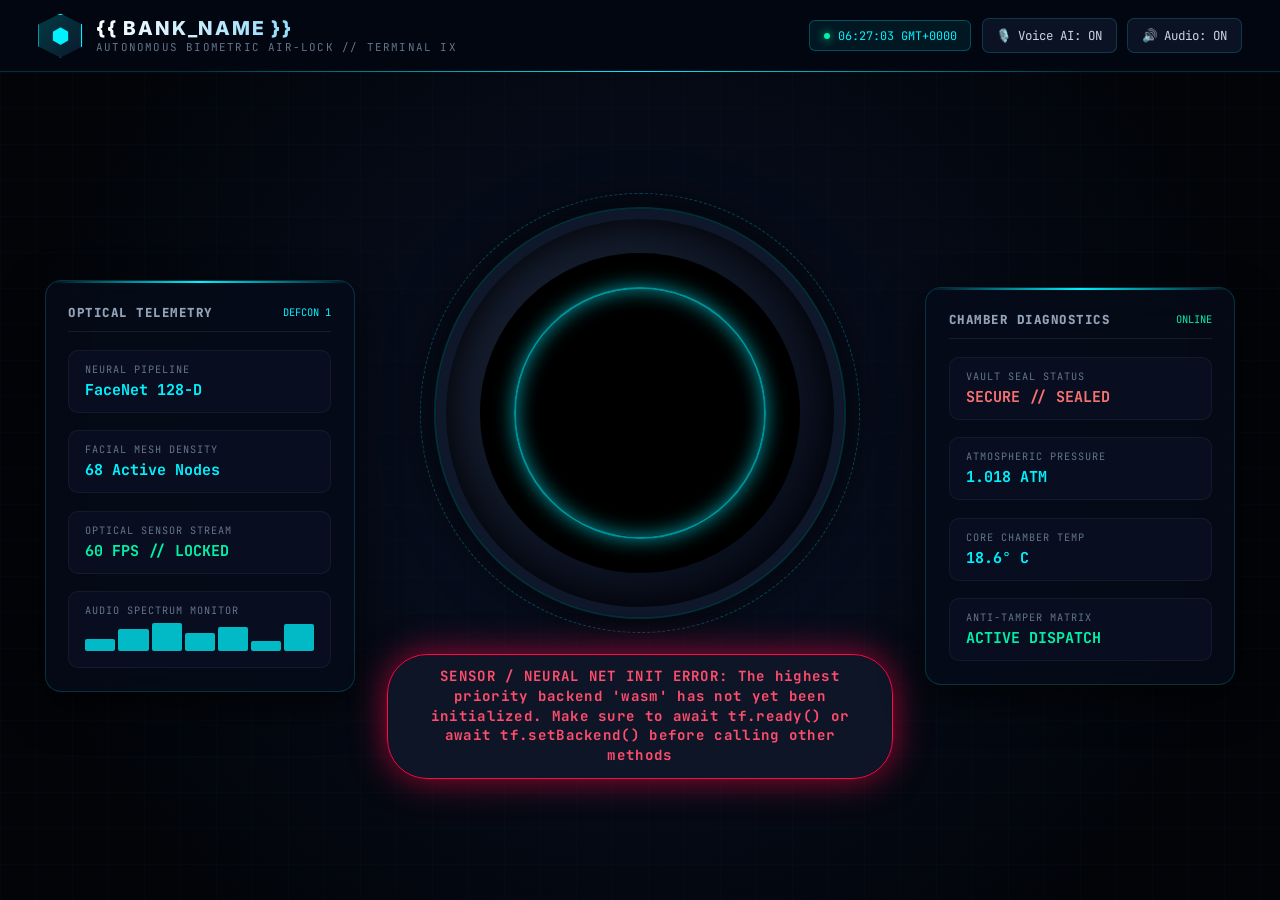
==== commit bdb4de9d: "feat(security): hide admin console tab from ordinary users, add secret emblem & hotkey clearance gat" ====
--- a/templates/index.html
+++ b/templates/index.html
@@ -27,7 +27,7 @@
 
   <!-- Top Cinematic Header -->
   <header class="terminal-header">
-    <div class="brand-block">
+    <div class="brand-block" id="adminSecretTrigger" onclick="handleAdminEmblemClick()" title="Antra Terminal IX (Click 3x or press Ctrl+Shift+A for Officer Access)" style="cursor: pointer; user-select: none;">
       <div class="brand-hexagon">⬢</div>
       <div>
         <div class="brand-title">{{ bank_name }}</div>
@@ -46,9 +46,13 @@
       <button class="ctrl-btn" onclick="toggleAudioMute()" id="muteBtn" title="Toggle Cyber Audio FX">
         <span class="btn-icon">🔊</span><span class="btn-label">Audio: ON</span>
       </button>
-      <a href="/admin" class="ctrl-btn admin-link" title="Open Admin Security Console">
+      <!-- Admin Console Tab: Strictly Hidden from ordinary users, only revealed to Master Admin -->
+      <a href="/admin" id="adminConsoleLink" class="ctrl-btn admin-link" style="display: none;" title="Open Admin Security Console">
         <span class="btn-icon">🔐</span><span class="btn-label">Admin Console</span>
       </a>
+      <button id="adminLockBtn" class="ctrl-btn" onclick="lockAdminConsole()" style="display: none; border-color: rgba(239, 68, 68, 0.4); color: #f87171;" title="Lock & Hide Admin Console">
+        <span class="btn-icon">🔒</span><span class="btn-label">Lock Admin</span>
+      </button>
     </div>
   </header>
 
@@ -209,5 +213,35 @@
       }
     }
   </script>
+
+  <!-- Secret Admin Authorization Modal (Reveals Admin Console tab exclusively to Officer) -->
+  <div id="adminAuthModal" style="display: none; position: fixed; inset: 0; background: rgba(3, 7, 18, 0.88); z-index: 9999; align-items: center; justify-content: center; backdrop-filter: blur(14px);">
+    <div style="background: #0b1329; border: 1px solid var(--cyan-bright); border-radius: 14px; max-width: 440px; width: 92%; overflow: hidden; box-shadow: 0 0 45px rgba(0, 240, 255, 0.28);">
+      <div style="background: rgba(0, 240, 255, 0.08); border-bottom: 1px solid rgba(0, 240, 255, 0.2); padding: 14px 20px; display: flex; justify-content: space-between; align-items: center;">
+        <div style="display: flex; align-items: center; gap: 8px;">
+          <span style="font-size: 1.15rem;">🔐</span>
+          <h3 style="margin: 0; font-size: 0.95rem; color: #fff; text-transform: uppercase; letter-spacing: 1px; font-weight: 700;">Security Officer Clearance</h3>
+        </div>
+        <button onclick="closeAdminAuthModal()" style="background: transparent; border: none; color: #94a3b8; font-size: 1.2rem; cursor: pointer;">✕</button>
+      </div>
+      <div style="padding: 1.5rem;">
+        <p style="font-size: 0.82rem; color: #94a3b8; margin: 0 0 1.2rem 0; line-height: 1.5;">
+          This management console is restricted. Enter your Master Passkey to reveal the Admin Console tab:
+        </p>
+        <form onsubmit="submitAdminSecretAuth(event)">
+          <div style="margin-bottom: 1rem;">
+            <input type="password" id="adminPasskeyInput" class="passkey-input" placeholder="Enter passkey (e.g. antra)" autocomplete="off" required style="width: 100%; box-sizing: border-box;">
+          </div>
+          <div id="adminAuthError" style="display: none; color: #f87171; font-size: 0.78rem; margin-bottom: 0.85rem; font-family: var(--font-mono);"></div>
+          <div style="display: flex; justify-content: flex-end; gap: 0.75rem;">
+            <button type="button" onclick="closeAdminAuthModal()" class="ctrl-btn" style="padding: 0.5rem 1rem;">Cancel</button>
+            <button type="submit" class="authorize-btn" style="padding: 0.55rem 1.25rem; font-size: 0.8rem; margin: 0; width: auto;">
+              🔓 Authorize Officer
+            </button>
+          </div>
+        </form>
+      </div>
+    </div>
+  </div>
 </body>
 </html>
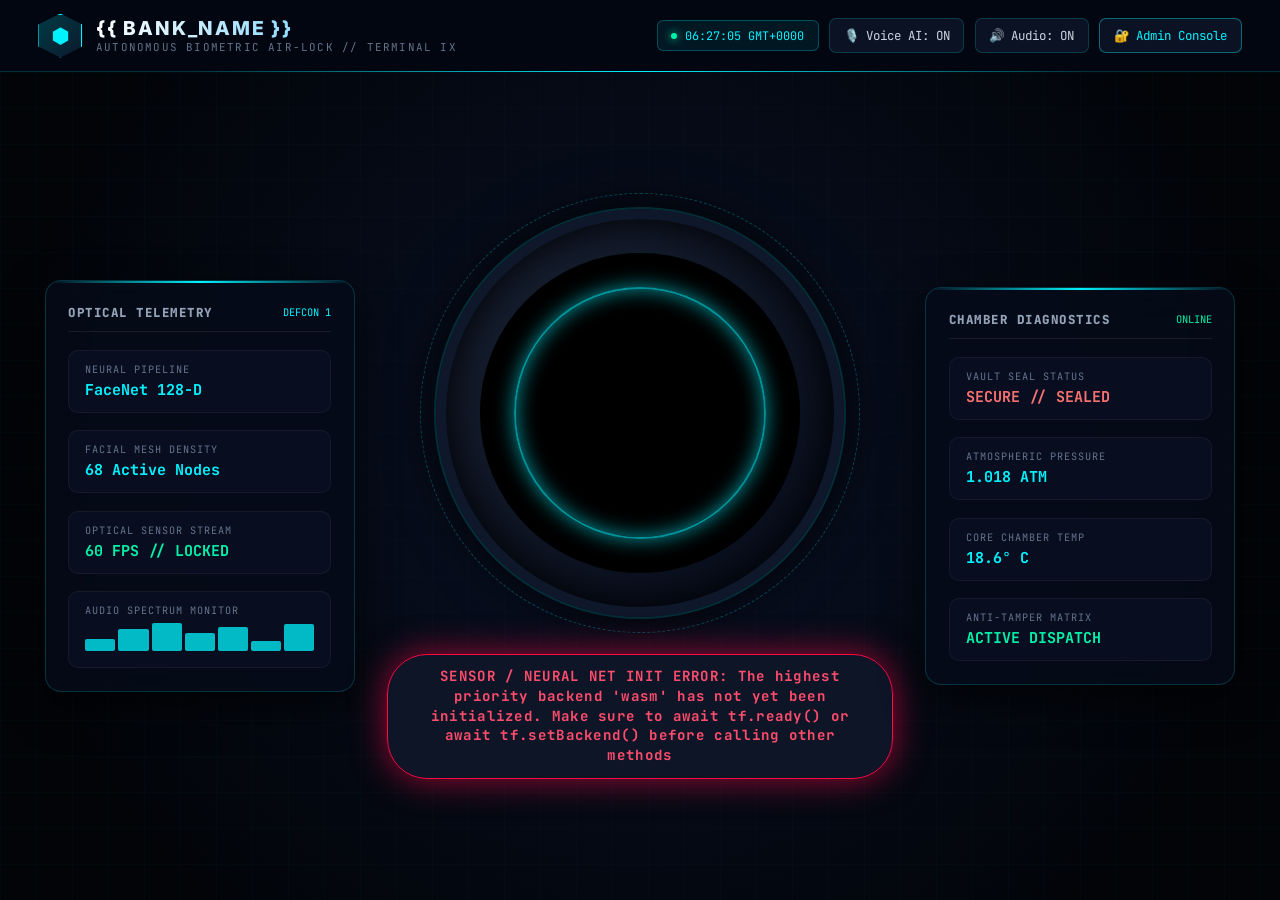
==== commit ef04a2f4: "feat(camera & admin): direct camera access, visible password-protected admin tab, high-definition in" ====
--- a/templates/index.html
+++ b/templates/index.html
@@ -46,11 +46,11 @@
       <button class="ctrl-btn" onclick="toggleAudioMute()" id="muteBtn" title="Toggle Cyber Audio FX">
         <span class="btn-icon">🔊</span><span class="btn-label">Audio: ON</span>
       </button>
-      <!-- Admin Console Tab: Strictly Hidden from ordinary users, only revealed to Master Admin -->
-      <a href="/admin" id="adminConsoleLink" class="ctrl-btn admin-link" style="display: none;" title="Open Admin Security Console">
+      <!-- Admin Console Tab: Openly visible, protected by Master Password -->
+      <a href="/admin" id="adminConsoleLink" class="ctrl-btn admin-link" onclick="handleAdminConsoleClick(event)" title="Open Admin Security Console (Password Protected)">
         <span class="btn-icon">🔐</span><span class="btn-label">Admin Console</span>
       </a>
-      <button id="adminLockBtn" class="ctrl-btn" onclick="lockAdminConsole()" style="display: none; border-color: rgba(239, 68, 68, 0.4); color: #f87171;" title="Lock & Hide Admin Console">
+      <button id="adminLockBtn" class="ctrl-btn" onclick="lockAdminConsole()" style="display: none; border-color: rgba(239, 68, 68, 0.4); color: #f87171;" title="Lock Admin Session">
         <span class="btn-icon">🔒</span><span class="btn-label">Lock Admin</span>
       </button>
     </div>
